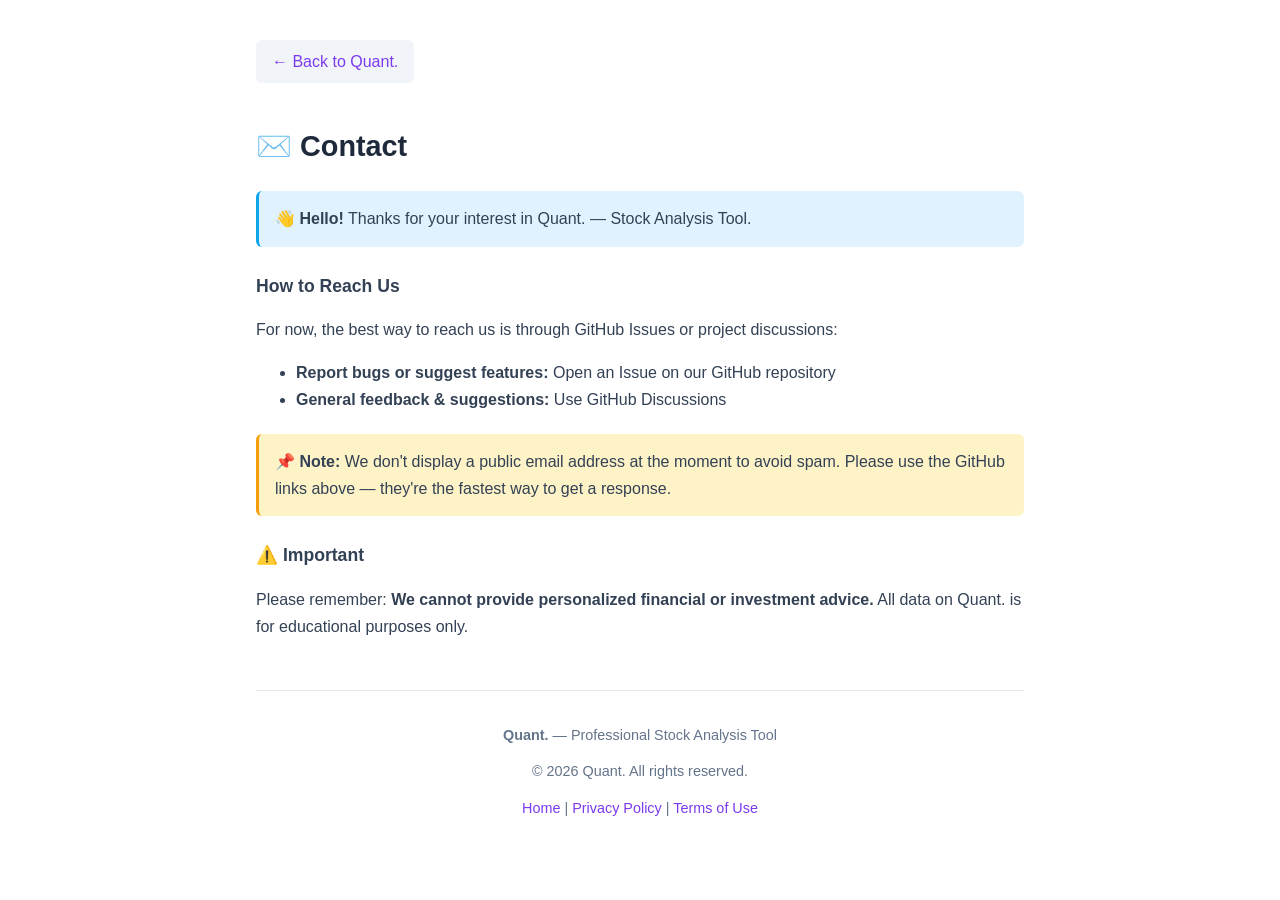
==== contact.html @ 437580e0 "Create contact.html" ====
<!DOCTYPE html>
<html lang="en">
<head>
    <meta charset="UTF-8">
    <meta name="viewport" content="width=device-width, initial-scale=1.0">
    <title>Contact — Quant.</title>
    <link rel="canonical" href="https://coalhunter.github.io/quant/contact.html">
    <meta name="robots" content="index, follow">
    <meta name="description" content="Get in touch with Quant. — Questions, feedback & suggestions.">
    <style>
        body {max-width:768px; margin:0 auto; padding:20px; font-family:Arial, sans-serif; line-height:1.7; color:#334155;}
        h1 {color:#1e293b; font-size:1.8rem; margin-bottom:10px;}
        h2 {color:#334155; margin-top:25px; font-size:1.1rem;}
        p {margin:12px 0;}
        a {color:#7c3aed; text-decoration:none;}
        a.back-link {display:inline-block; margin:20px 0; padding:8px 16px; background:#f1f5f9; border-radius:6px;}
        a.back-link:hover {background:#e2e8f0;}
        
        .info-box {background:#e0f2fe; border-left:3px solid #0ea5e9; padding:14px 16px; border-radius:6px; margin:20px 0;}
        .note-box {background:#fef3c7; border-left:3px solid #f59e0b; padding:14px 16px; border-radius:6px; margin:20px 0;}
        
        footer {margin-top:50px; padding-top:20px; border-top:1px solid #e2e8f0; text-align:center; font-size:0.9rem; color:#64748b;}
    </style>
</head>
<body>
    <a href="index.html" class="back-link">← Back to Quant.</a>
    
    <h1>✉️ Contact</h1>
    
    <div class="info-box">
        <strong>👋 Hello!</strong> Thanks for your interest in Quant. — Stock Analysis Tool.
    </div>
    
    <h2>How to Reach Us</h2>
    <p>For now, the best way to reach us is through GitHub Issues or project discussions:</p>
    
    <ul>
        <li><strong>Report bugs or suggest features:</strong> Open an Issue on our GitHub repository</li>
        <li><strong>General feedback & suggestions:</strong> Use GitHub Discussions</li>
    </ul>
    
    <div class="note-box">
        <strong>📌 Note:</strong> We don't display a public email address at the moment to avoid spam. Please use the GitHub links above — they're the fastest way to get a response.
    </div>
    
    <h2>⚠️ Important</h2>
    <p>Please remember: <strong>We cannot provide personalized financial or investment advice.</strong> All data on Quant. is for educational purposes only.</p>
    
    <footer>
        <p><strong>Quant.</strong> — Professional Stock Analysis Tool</p>
        <p>© 2026 Quant. All rights reserved.</p>
        <p><a href="index.html">Home</a> | <a href="privacy.html">Privacy Policy</a> | <a href="terms.html">Terms of Use</a></p>
    </footer>
</body>
</html>
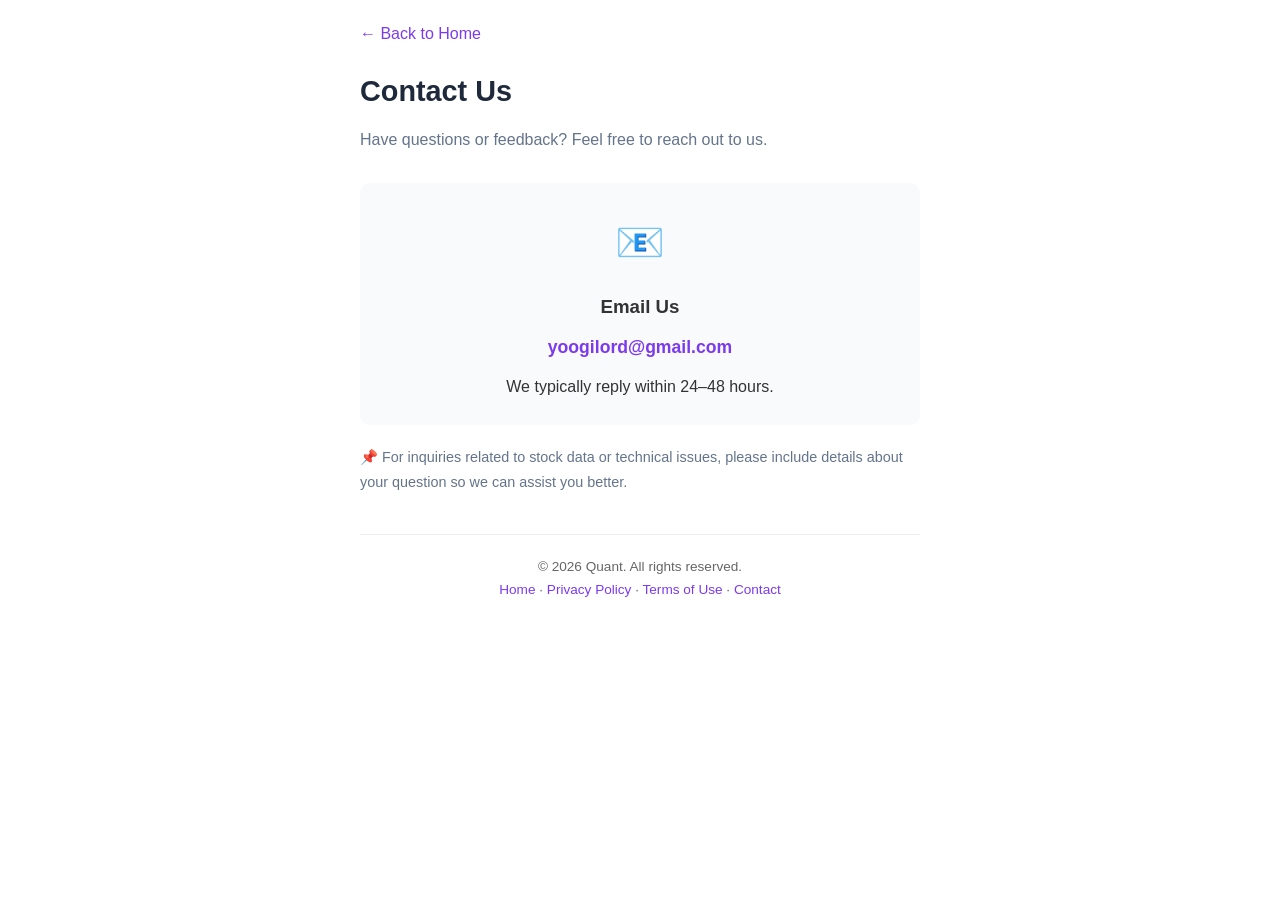
==== commit 25e79d14: "Update contact.html" ====
--- a/contact.html
+++ b/contact.html
@@ -3,53 +3,52 @@
 <head>
     <meta charset="UTF-8">
     <meta name="viewport" content="width=device-width, initial-scale=1.0">
-    <title>Contact — Quant.</title>
-    <link rel="canonical" href="https://coalhunter.github.io/quant/contact.html">
+    <title>Contact Us — Quant.</title>
     <meta name="robots" content="index, follow">
-    <meta name="description" content="Get in touch with Quant. — Questions, feedback & suggestions.">
+    <link rel="canonical" href="https://coalhunter.github.io/quant/contact.html" />
+    
+    <script src="./config/setup.js"></script>
+    <style>.slot{display:none;margin:20px 0;padding:12px;background:#f8fafc;border-radius:8px;text-align:center;}</style>
+    
     <style>
-        body {max-width:768px; margin:0 auto; padding:20px; font-family:Arial, sans-serif; line-height:1.7; color:#334155;}
+        * {margin:0; padding:0; box-sizing:border-box; font-family:Arial, sans-serif;}
+        body {max-width:600px; margin:0 auto; padding:20px; line-height:1.7; color:#333;}
+        a {color:#7c3aed; text-decoration:none;}
+        a:hover {text-decoration:underline;}
+        .back {display:inline-block; margin-bottom:20px;}
         h1 {color:#1e293b; font-size:1.8rem; margin-bottom:10px;}
-        h2 {color:#334155; margin-top:25px; font-size:1.1rem;}
-        p {margin:12px 0;}
-        a {color:#7c3aed; text-decoration:none;}
-        a.back-link {display:inline-block; margin:20px 0; padding:8px 16px; background:#f1f5f9; border-radius:6px;}
-        a.back-link:hover {background:#e2e8f0;}
-        
-        .info-box {background:#e0f2fe; border-left:3px solid #0ea5e9; padding:14px 16px; border-radius:6px; margin:20px 0;}
-        .note-box {background:#fef3c7; border-left:3px solid #f59e0b; padding:14px 16px; border-radius:6px; margin:20px 0;}
-        
-        footer {margin-top:50px; padding-top:20px; border-top:1px solid #e2e8f0; text-align:center; font-size:0.9rem; color:#64748b;}
+        .intro {color:#64748b; margin-bottom:30px;}
+        .contact-card {background:#f8fafc; border-radius:10px; padding:25px; text-align:center;}
+        .icon {font-size:2.5rem; margin-bottom:15px;}
+        .email {font-size:1.1rem; font-weight:bold; color:#7c3aed; margin:10px 0;}
+        .note {margin-top:20px; font-size:0.9rem; color:#64748b;}
+        footer {margin-top:40px; padding-top:20px; border-top:1px solid #eee; font-size:0.85rem; color:#666; text-align:center;}
     </style>
 </head>
 <body>
-    <a href="index.html" class="back-link">← Back to Quant.</a>
-    
-    <h1>✉️ Contact</h1>
-    
-    <div class="info-box">
-        <strong>👋 Hello!</strong> Thanks for your interest in Quant. — Stock Analysis Tool.
+    <a href="index.html" class="back">← Back to Home</a>
+
+    <!-- IKLAN ATAS -->
+    <div class="slot" data-pos="top"></div>
+
+    <h1>Contact Us</h1>
+    <p class="intro">Have questions or feedback? Feel free to reach out to us.</p>
+
+    <div class="contact-card">
+        <div class="icon">📧</div>
+        <h3>Email Us</h3>
+        <p class="email">yoogilord@gmail.com</p>
+        <p>We typically reply within 24–48 hours.</p>
     </div>
-    
-    <h2>How to Reach Us</h2>
-    <p>For now, the best way to reach us is through GitHub Issues or project discussions:</p>
-    
-    <ul>
-        <li><strong>Report bugs or suggest features:</strong> Open an Issue on our GitHub repository</li>
-        <li><strong>General feedback & suggestions:</strong> Use GitHub Discussions</li>
-    </ul>
-    
-    <div class="note-box">
-        <strong>📌 Note:</strong> We don't display a public email address at the moment to avoid spam. Please use the GitHub links above — they're the fastest way to get a response.
-    </div>
-    
-    <h2>⚠️ Important</h2>
-    <p>Please remember: <strong>We cannot provide personalized financial or investment advice.</strong> All data on Quant. is for educational purposes only.</p>
-    
+
+    <p class="note">📌 For inquiries related to stock data or technical issues, please include details about your question so we can assist you better.</p>
+
+    <!-- IKLAN BAWAH -->
+    <div class="slot" data-pos="bottom"></div>
+
     <footer>
-        <p><strong>Quant.</strong> — Professional Stock Analysis Tool</p>
         <p>© 2026 Quant. All rights reserved.</p>
-        <p><a href="index.html">Home</a> | <a href="privacy.html">Privacy Policy</a> | <a href="terms.html">Terms of Use</a></p>
+        <p><a href="index.html">Home</a> · <a href="privacy.html">Privacy Policy</a> · <a href="terms.html">Terms of Use</a> · <a href="contact.html">Contact</a></p>
     </footer>
 </body>
 </html>
